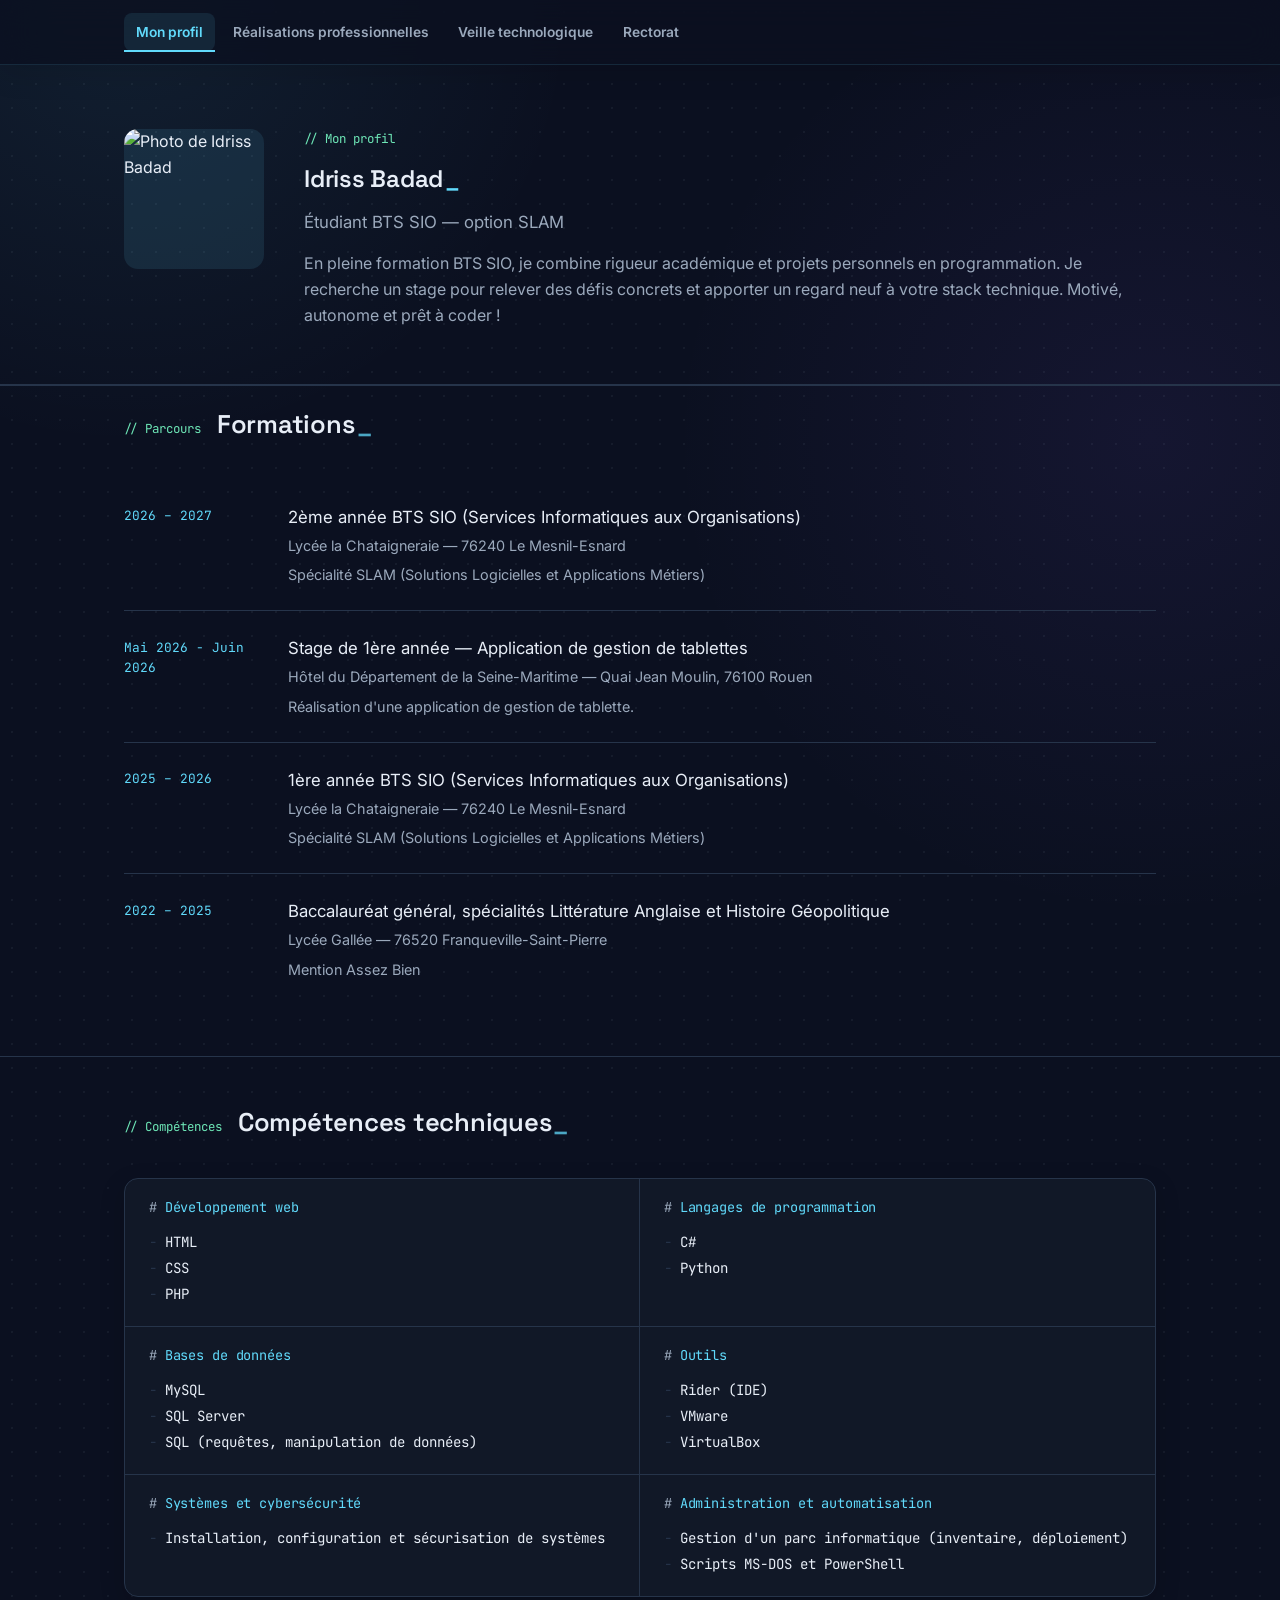
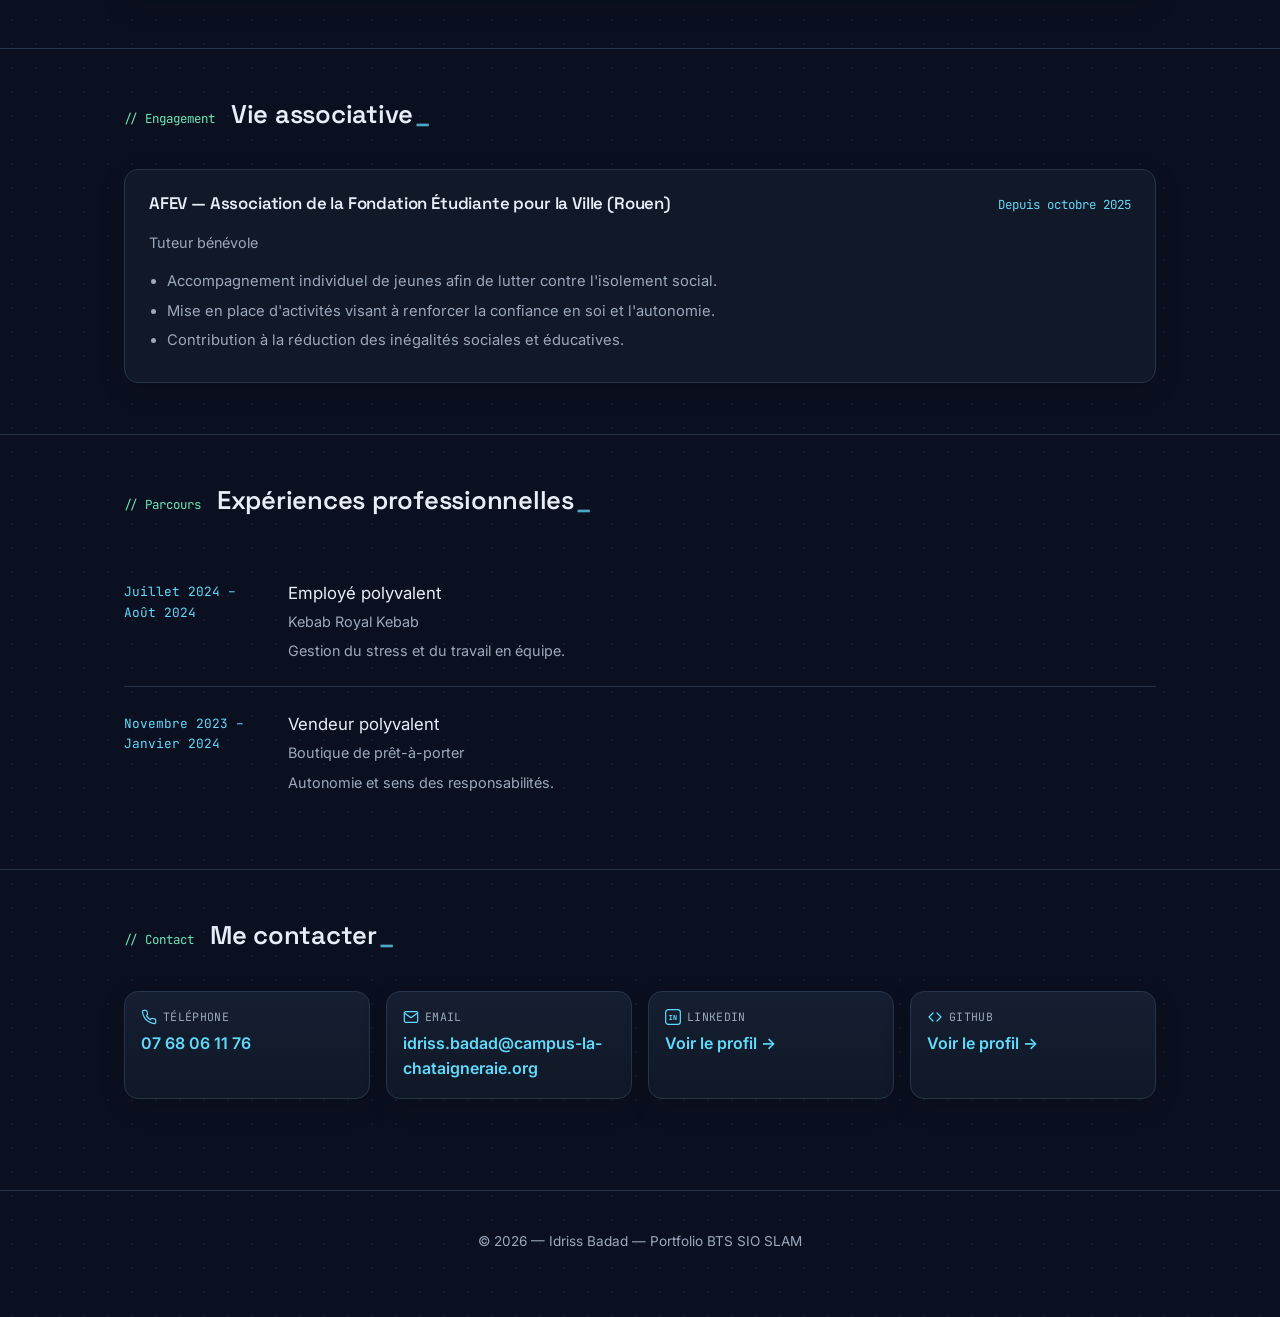
==== index.html @ efd68be3 "Premier commit" ====
<!DOCTYPE html>
<html lang="fr">
<head>
<meta charset="UTF-8">
<meta name="viewport" content="width=device-width, initial-scale=1.0">
<title>Idriss Badad — Portfolio BTS SIO SLAM</title>
<meta name="description" content="Portfolio numérique — profil, formations, expériences et compétences techniques.">

<link rel="preconnect" href="https://fonts.googleapis.com">
<link rel="preconnect" href="https://fonts.gstatic.com" crossorigin>
<link href="https://fonts.googleapis.com/css2?family=Space+Grotesk:wght@500;600;700&family=Inter:wght@400;500;600&family=JetBrains+Mono:wght@400;500;600&display=swap" rel="stylesheet">

<link rel="stylesheet" href="css/style.css">
</head>
<body data-page="profil" id="home">

<a href="#main" class="skip-link">Aller au contenu</a>

<div data-site-nav></div>

<main id="main">

  <!-- PROFIL -->
  <section id="about" class="page-header">
    <div class="wrap">
      <div class="about-grid">
        <div data-photo-container></div>
        <div>
          <span class="section-tag">Mon profil</span>
          <h1 data-full-name>Prénom Nom</h1>
          <p class="lead" data-role>Étudiant BTS SIO — option SLAM</p>
          <p data-about>Présentation à venir.</p>
        </div>
      </div>
    </div>
  </section>

  <!-- FORMATIONS -->
  <section id="formations">
    <div class="wrap">
      <div class="section-head">
        <span class="section-tag">Parcours</span>
        <h2>Formations</h2>
      </div>
      <div class="timeline-list" data-formations></div>
    </div>
  </section>

  <!-- COMPÉTENCES TECHNIQUES -->
  <section id="skills">
    <div class="wrap">
      <div class="section-head">
        <span class="section-tag">Compétences</span>
        <h2>Compétences techniques</h2>
      </div>
      <div class="skills-file">
        <div data-skills></div>
      </div>
    </div>
  </section>

   <!-- VIE ASSOCIATIVE -->
  <section id="vie-associative">
    <div class="wrap">
      <div class="section-head">
        <span class="section-tag">Engagement</span>
        <h2>Vie associative</h2>
      </div>
      <div data-vie-associative></div>
    </div>
  </section>

  <!-- EXPÉRIENCES PROFESSIONNELLES -->
  <section id="experiences">
    <div class="wrap">
      <div class="section-head">
        <span class="section-tag">Parcours</span>
        <h2>Expériences professionnelles</h2>
      </div>
      <div class="timeline-list" data-experiences></div>
    </div>
  </section>

  <!-- CONTACT -->
  <section id="contact">
    <div class="wrap">
      <div class="section-head">
        <span class="section-tag">Contact</span>
        <h2>Me contacter</h2>
      </div>
      <div class="info-grid" data-contact></div>
    </div>
  </section>

</main>

<div data-site-footer></div>

<script src="js/content.js"></script>
<script src="js/nav.js"></script>
<script src="js/script.js"></script>
</body>
</html>
---- css/style.css ----
/* ============================================================
   TOKENS — palette, typographie, espacements
   ============================================================ */
:root {
  /* Couleurs */
  --bg: #0B1020;
  --bg-alt: #111827;
  --bg-elevated: #151F32;
  --ink: #E8EEF7;
  --ink-soft: #9BA9BC;
  --line: #26344A;
  --accent: #61DAFB;
  --accent-soft: rgba(97, 218, 251, 0.10);
  --accent-2: #8B5CF6;
  --amber: #F2C94C;
  --ok: #4ADE80;
  --comment: #6EE7B7;
  --dot: rgba(148, 163, 184, 0.08);
  --glow: rgba(97, 218, 251, 0.16);

  /* Typographie */
  --font-display: "Space Grotesk", "Segoe UI", sans-serif;
  --font-body: "Inter", "Segoe UI", sans-serif;
  --font-mono: "JetBrains Mono", "Consolas", monospace;

  /* Échelle */
  --space-1: 0.5rem;
  --space-2: 1rem;
  --space-3: 1.5rem;
  --space-4: 2.5rem;
  --space-5: 4rem;
  --space-6: 6.5rem;

  --radius: 14px;
  --max-w: 1080px;
  --shadow: 0 18px 50px rgba(0, 0, 0, 0.24);
  --shadow-sm: 0 8px 24px rgba(0, 0, 0, 0.18);
}

* { box-sizing: border-box; }

html { scroll-behavior: smooth; }

@media (prefers-reduced-motion: reduce) {
  html { scroll-behavior: auto; }
  * { animation: none !important; transition: none !important; }
}

body {
  margin: 0;
  background:
    radial-gradient(circle at 10% 0%, rgba(97, 218, 251, 0.08), transparent 28rem),
    radial-gradient(circle at 90% 15%, rgba(139, 92, 246, 0.08), transparent 30rem),
    var(--bg);
  background-image:
    radial-gradient(circle at 10% 0%, rgba(97, 218, 251, 0.08), transparent 28rem),
    radial-gradient(circle at 90% 15%, rgba(139, 92, 246, 0.08), transparent 30rem),
    radial-gradient(var(--dot) 1px, transparent 1px);
  background-size: auto, auto, 24px 24px;
  color: var(--ink);
  font-family: var(--font-body);
  font-size: 16px;
  line-height: 1.6;
  -webkit-font-smoothing: antialiased;
}

.wrap {
  max-width: var(--max-w);
  margin: 0 auto;
  padding: 0 var(--space-3);
}

h1, h2, h3 {
  font-family: var(--font-display);
  font-weight: 600;
  line-height: 1.15;
  margin: 0;
  color: var(--ink);
  letter-spacing: -0.01em;
}

p { margin: 0 0 var(--space-2); color: var(--ink-soft); }

a { color: var(--accent); text-decoration: none; transition: color .2s ease; }
a:hover { color: #A5F3FC; text-decoration: none; }

a:focus-visible,
button:focus-visible,
.skip-link:focus {
  outline: 2px solid var(--accent);
  outline-offset: 3px;
}

.skip-link {
  position: absolute;
  left: -999px;
  top: 0;
  background: linear-gradient(135deg, var(--accent), #38BDF8);
  color: #07101D;
  box-shadow: 0 10px 30px rgba(97, 218, 251, 0.18);
  padding: 0.6rem 1rem;
  z-index: 100;
  border-radius: 0 0 6px 0;
}
.skip-link:focus { left: 0; }

/* ============================================================
   NAV
   ============================================================ */
.nav {
  position: sticky;
  top: 0;
  z-index: 50;
  background: rgba(11, 16, 32, 0.82);
  backdrop-filter: blur(16px);
  -webkit-backdrop-filter: blur(16px);
  border-bottom: 1px solid rgba(97, 218, 251, 0.12);
  box-shadow: 0 8px 30px rgba(0, 0, 0, 0.12);
}

.nav .wrap {
  display: flex;
  align-items: center;
  justify-content: space-between;
  height: 64px;
}

.nav-brand {
  font-family: var(--font-mono);
  font-weight: 600;
  font-size: 0.95rem;
  color: var(--ink);
}
.nav-brand span { color: var(--accent); }

.nav-links {
  display: flex;
  gap: 0.35rem;
  list-style: none;
  margin: 0;
  padding: 0;
}

.nav-links a {
  position: relative;
  display: inline-block;
  padding: 0.5rem 0.75rem;
  color: var(--ink-soft);
  font-size: 0.86rem;
  font-weight: 600;
  border-radius: 8px;
}
.nav-links a:hover { color: var(--accent); text-decoration: none; }

.nav-links a::after {
  content: "";
  position: absolute;
  left: 0;
  right: 0;
  bottom: -1px;
  height: 2px;
  background: var(--accent);
  transform: scaleX(0);
  transform-origin: left;
  transition: transform 0.15s ease;
}
.nav-links a:hover::after { transform: scaleX(1); }

.nav-links a.active {
  color: var(--accent);
  font-weight: 600;
  background: var(--accent-soft);
}
.nav-links a.active::after { transform: scaleX(1); }

.nav-toggle {
  display: none;
  background: none;
  border: 1px solid var(--line);
  border-radius: 6px;
  width: 40px;
  height: 40px;
  cursor: pointer;
}

/* ============================================================
   HERO
   ============================================================ */
.hero {
  position: relative;
  padding: 8rem 0 6rem;
  border-bottom: 1px solid var(--line);
}

.hero-eyebrow {
  font-family: var(--font-mono);
  font-size: 0.8rem;
  color: var(--accent);
  background: rgba(97, 218, 251, 0.08);
  border: 1px solid rgba(97, 218, 251, 0.22);
  display: inline-block;
  padding: 0.3rem 0.7rem;
  border-radius: 100px;
  margin-bottom: var(--space-3);
}

.hero h1 {
  font-size: clamp(2.4rem, 7vw, 5rem);
  max-width: 16ch;
  letter-spacing: -0.055em;
  text-wrap: balance;
}

.hero .role {
  font-size: 1.2rem;
  color: var(--ink-soft);
  max-width: 58ch;
  margin-top: var(--space-2);
}

.hero .tagline {
  max-width: 56ch;
  font-size: 1.05rem;
  margin-top: var(--space-2);
}

.hero-actions {
  display: flex;
  flex-wrap: wrap;
  gap: var(--space-2);
  margin-top: var(--space-3);
}

.btn {
  display: inline-flex;
  align-items: center;
  gap: 0.5rem;
  padding: 0.75rem 1.3rem;
  border-radius: 8px;
  font-weight: 600;
  font-size: 0.92rem;
  border: 1px solid transparent;
  cursor: pointer;
}
.btn:hover { text-decoration: none; }

.btn-primary {
  background: var(--accent);
  color: #fff;
}
 .btn-primary:hover { background: linear-gradient(135deg, #A5F3FC, #61DAFB); transform: translateY(-2px); }

.btn-secondary {
  background: rgba(255,255,255,0.02);
  color: var(--ink);
  border-color: var(--line);
}
.btn-secondary:hover { border-color: var(--accent); color: var(--accent); }

/* ============================================================
   BANNIÈRE DE PAGE (profil / réalisations / veille / rectorat)
   ============================================================ */
.page-header {
  padding: var(--space-5) 0 var(--space-4);
  border-bottom: 1px solid var(--line);
  
}
/* Réduit l'espace quand une section suit directement le bandeau titre */
.page-header + section {
  padding-top: var(--space-3);
}
.page-header .section-tag { display: block; margin-bottom: var(--space-2); }

h1[data-full-name]::after {
  content: "_";
  display: inline-block;
  color: var(--accent);
  animation: blink-cursor 1s step-end infinite;
  margin-left: 0.08em;
}

@keyframes blink-cursor {
  0%, 49% { opacity: 1; }
  50%, 100% { opacity: 0; }
}

.page-header .lead {
  max-width: 60ch;
  font-size: 1.05rem;
  margin-top: var(--space-2);
}

/* ============================================================
   RECTORAT
   ============================================================ */
.info-grid {
  display: flex;
  flex-wrap: wrap;
  justify-content: center;
  gap: var(--space-2);
  margin: var(--space-3) 0 var(--space-4);
}

.info-grid .info-item {
  background: linear-gradient(180deg, rgba(21,31,50,0.96), rgba(17,24,39,0.96));
  box-shadow: var(--shadow-sm);
  flex: 1 1 220px;
  max-width: 260px;
}

.info-item {
  background: var(--bg-alt);
  border: 1px solid var(--line);
  border-radius: var(--radius);
  padding: var(--space-2);
}

.info-item .info-label {
  font-family: var(--font-mono);
  font-size: 0.72rem;
  color: var(--ink-soft);
  text-transform: uppercase;
  letter-spacing: 0.03em;
  display: flex;
  align-items: center;
  gap: 6px;
  margin-bottom: 0.3rem;
}

.info-icon {
  display: inline-flex;
  color: var(--accent);
  flex-shrink: 0;
}

.info-item .info-value { font-weight: 600; }

.doc-list { display: flex; flex-direction: column; gap: var(--space-2); }

.doc-item {
  background: linear-gradient(180deg, rgba(21,31,50,0.96), rgba(17,24,39,0.96));
  box-shadow: var(--shadow-sm);
  display: flex;
  align-items: center;
  justify-content: space-between;
  gap: var(--space-2);
  background: var(--bg-alt);
  border: 1px solid var(--line);
  border-radius: var(--radius);
  padding: var(--space-2) var(--space-3);
}

.doc-item h3 { font-size: 1rem; }
.doc-item p { font-size: 0.88rem; margin: 0.2rem 0 0; }

.doc-item .btn-secondary { flex-shrink: 0; padding: 0.5rem 1rem; font-size: 0.85rem; }
/* ---- Aperçu de document cliquable (image + bouton téléchargement) ---- */
.doc-preview-card {
  text-align: center;
  padding: var(--space-4) 0;
  border-bottom: 1px solid var(--line);
}
.doc-preview-card:last-child { border-bottom: none; }

.doc-preview-group {
  display: grid;
  grid-template-columns: repeat(2, 1fr);
  gap: var(--space-4);
  padding: var(--space-4) 0;
  border-bottom: 1px solid var(--line);
}
.doc-preview-group:last-child { border-bottom: none; }

.doc-preview-group .doc-preview-card {
  padding: 0;
  border-bottom: none;
}

.doc-placeholder-box {
  width: 100%;
  max-width: 320px;
  aspect-ratio: 3 / 4;
  margin: 0 auto var(--space-3);
  border: 2px dashed var(--line);
  border-radius: 8px;
  display: flex;
  align-items: center;
  justify-content: center;
  font-family: var(--font-mono);
  font-size: 0.85rem;
  color: var(--ink-soft);
}

.doc-preview-card h3 {
  font-size: 1.5rem;
  margin-bottom: var(--space-2);
}

.doc-preview-intro {
  max-width: 48ch;
  margin: 0 auto var(--space-4);
}

.doc-preview-thumb {
  position: relative;
  display: inline-block;
  padding: 0;
  margin-bottom: var(--space-3);
  background: none;
  border: none;
  cursor: zoom-in;
}

.doc-preview-thumb::before {
  content: "";
  position: absolute;
  top: 14px;
  right: -14px;
  bottom: -14px;
  left: 14px;
  background: var(--accent-soft);
  border-radius: 8px;
  z-index: 0;
}

.doc-preview-thumb img {
  position: relative;
  z-index: 1;
  display: block;
  width: 100%;
  max-width: 320px;
  border: 1px solid var(--line);
  border-radius: 8px;
  box-shadow: 0 14px 30px rgba(18, 20, 28, 0.14);
  transition: transform 0.2s ease, box-shadow 0.2s ease;
}
.doc-preview-thumb:hover img {
  transform: translateY(-6px);
  box-shadow: 0 22px 55px rgba(0,0,0,.35);
}

.doc-preview-thumb .zoom-hint {
  position: absolute;
  z-index: 2;
  bottom: 8px;
  right: -6px;
  background: var(--ink);
  color: #fff;
  font-family: var(--font-mono);
  font-size: 0.68rem;
  padding: 0.3rem 0.6rem;
  border-radius: 100px;
  opacity: 0;
  transition: opacity 0.15s ease;
}
.doc-preview-thumb:hover .zoom-hint { opacity: 1; }

.doc-preview-card .btn {
  display: block;
  width: fit-content;
  margin: 0 auto;
}

/* ---- Lightbox (agrandissement au clic) ---- */
.lightbox-overlay {
  position: fixed;
  inset: 0;
  background: rgba(10, 11, 15, 0.88);
  display: flex;
  align-items: center;
  justify-content: center;
  padding: var(--space-4);
  z-index: 200;
  opacity: 0;
  pointer-events: none;
  transition: opacity 0.15s ease;
}
.lightbox-overlay.open {
  opacity: 1;
  pointer-events: auto;
}

.lightbox-overlay img {
  max-width: min(90vw, 900px);
  max-height: 88vh;
  border-radius: 8px;
  box-shadow: 0 24px 70px rgba(0, 0, 0, 0.45);
}

.lightbox-close {
  position: fixed;
  top: var(--space-3);
  right: var(--space-3);
  width: 42px;
  height: 42px;
  border-radius: 50%;
  border: none;
  background: #fff;
  color: var(--ink);
  font-size: 1.2rem;
  cursor: pointer;
  display: flex;
  align-items: center;
  justify-content: center;
}
.lightbox-close:hover { background: var(--amber); }
/* ============================================================
   SECTIONS GÉNÉRIQUES
   ============================================================ */
section { padding: 3.2rem 0; }
section + section { border-top: 1px solid var(--line); }

.section-head {
  display: flex;
  align-items: baseline;
  gap: var(--space-2);
  margin-bottom: var(--space-4);
}

.section-tag {
  font-family: var(--font-mono);
  font-size: 0.78rem;
  color: var(--comment);
  white-space: nowrap;
}

.section-tag::before { content: "// "; }

.section-head h2 { font-size: 1.6rem; }

/* ============================================================
   À PROPOS
   ============================================================ */
.about-grid {
  display: grid;
  grid-template-columns: 140px 1fr;
  gap: var(--space-4);
  align-items: start;
}

.about-photo {
  width: 140px;
  height: 140px;
  border-radius: var(--radius);
  background: var(--accent-soft);
  object-fit: cover;
  display: block;
}

.about-photo-placeholder {
  width: 140px;
  height: 140px;
  border-radius: var(--radius);
  background: var(--accent-soft);
  display: flex;
  align-items: center;
  justify-content: center;
  font-family: var(--font-mono);
  color: var(--accent);
  font-size: 0.75rem;
  text-align: center;
  padding: var(--space-1);
}

/* ============================================================
   COMPÉTENCES — présentation "fichier de config"
   ============================================================ */
.skills-file {
  background: linear-gradient(180deg, rgba(21,31,50,0.96), rgba(17,24,39,0.96));
  box-shadow: var(--shadow-sm);
  background: var(--bg-alt);
  border: 1px solid var(--line);
  border-radius: var(--radius);
  overflow: hidden;
}

.skills-file-header {
  display: flex;
  align-items: center;
  gap: 8px;
  font-family: var(--font-mono);
  font-size: 0.8rem;
  color: var(--ink-soft);
  padding: 0.7rem var(--space-3);
  border-bottom: 1px solid var(--line);
  background: rgba(255,255,255,0.025);
}

.skills-file-header::before {
  content: "";
  display: inline-flex;
  gap: 5px;
  width: 32px;
  height: 10px;
  background-image:
    radial-gradient(circle, #E8746B 4px, transparent 4px),
    radial-gradient(circle, #E8C24D 4px, transparent 4px),
    radial-gradient(circle, #5FB77E 4px, transparent 4px);
  background-position: 0 0, 12px 0, 24px 0;
  background-repeat: no-repeat;
}

.skills-file > div:not(.skills-file-header) {
  display: grid;
  grid-template-columns: repeat(2, 1fr);
}

.skills-category {
  padding: 1.15rem 1.5rem;
  border-bottom: 1px solid var(--line);
}

.skills-category:nth-child(odd) {
  border-right: 1px solid var(--line);
}

.skills-category:nth-last-child(-n+2) {
  border-bottom: none;
}

.skills-category-name {
  font-family: var(--font-mono);
  font-size: 0.85rem;
  color: var(--accent);
  margin-bottom: 0.65rem;
  letter-spacing: -0.01em;
}
.skills-category-name::before { content: "# "; color: var(--ink-soft); }

.skill-list { list-style: none; margin: 0; padding: 0; }

.skill-item {
  font-family: var(--font-mono);
  font-size: 0.88rem;
  line-height: 1.35;
  color: var(--ink);
  padding: 0.22rem 0;
}
.skill-item::before { content: "- "; color: var(--line); }

/* ============================================================
   PROJETS
   ============================================================ */
.projects-grid {
  display: flex;
  flex-direction: column;
}

.project-card {
  background: none;
  border: none;
  border-radius: 0;
  box-shadow: none;
  padding: var(--space-3) 0;
  border-bottom: 1px solid var(--line);
  display: flex;
  flex-direction: column;
  gap: var(--space-2);
  scroll-margin-top: 90px;
}
.project-card:last-child { border-bottom: none; }

.project-card img {
  width: 100%;
  max-height: 420px;
  object-fit: cover;
  border-radius: var(--radius);
  margin-bottom: var(--space-1);
  border: 1px solid var(--line);
}

.project-num {
  font-family: var(--font-mono);
  font-size: 0.78rem;
  color: var(--comment);
}
.project-num::before { content: "// "; }

.project-context {
  font-family: var(--font-mono);
  font-size: 0.8rem;
  color: var(--accent);
}

.project-card h3 { font-size: 1.8rem; }

.project-card p { max-width: 68ch; font-size: 1rem; }

.project-stack {
  display: flex;
  flex-wrap: wrap;
  gap: 0.5rem;
  margin-top: var(--space-1);
}

.tag {
  font-family: var(--font-mono);
  font-size: 0.72rem;
  background: rgba(97, 218, 251, 0.08);
  border: 1px solid rgba(97, 218, 251, 0.16);
  color: #A5F3FC;
  padding: 0.28rem 0.62rem;
  border-radius: 7px;
}

.project-links {
  margin-top: var(--space-2);
  display: flex;
  gap: var(--space-2);
  font-size: 0.85rem;
}

.project-gallery {
  display: flex;
  flex-direction: column;
  gap: var(--space-4);
  margin-top: var(--space-3);
}

.project-gallery-item img {
  width: 100%;
  max-height: 480px;
  object-fit: cover;
  border-radius: var(--radius);
  border: 1px solid var(--line);
  display: block;
}

.project-gallery-caption {
  font-size: 0.9rem;
  color: var(--ink-soft);
  margin: var(--space-1) 0 0;
  max-width: 68ch;
}

.project-gallery--compact {
  flex-direction: row;
  flex-wrap: wrap;
  gap: var(--space-3) var(--space-4);
}

.project-gallery--compact .project-gallery-item {
  width: 100%;
  max-width: 220px;
  text-align: center;
}

.project-gallery--compact .project-gallery-item img {
  max-height: none;
  width: 100%;
  border-radius: 8px;
}

.project-gallery--compact .project-gallery-caption {
  max-width: 220px;
  margin-left: auto;
  margin-right: auto;
  font-size: 0.85rem;
}

/* ============================================================
   HUB — sommaire cliquable en haut de page
   ============================================================ */
/* Conteneur global : les 4 catégories, toutes sur la même ligne */
.hub-grid {
  display: grid;
  grid-template-columns: repeat(4, 1fr);
  gap: 0 var(--space-4);
  align-items: start;
}

/* Grille des liens À L'INTÉRIEUR d'une catégorie : empilés en colonne */
.hub-links-grid {
  display: flex;
  flex-direction: column;
}

.hub-link {
  display: flex;
  align-items: baseline;
  gap: 0.6rem;
  padding: 0.55rem 0;
  color: var(--ink);
  border-bottom: 1px solid var(--line);
  font-weight: 500;
}
.hub-link:hover {
  color: var(--accent);
  text-decoration: none;
}

.hub-num {
  font-family: var(--font-mono);
  font-size: 0.8rem;
  color: var(--comment);
  flex-shrink: 0;
}

/* Espace modéré entre le sommaire (Accès rapide) et les réalisations */
#projects-hub { padding-bottom: var(--space-3); }
#projects { padding-top: var(--space-3); }

.hub-group { margin-bottom: var(--space-4); }
.hub-group:last-child { margin-bottom: 0; }

.hub-group-title {
  font-family: var(--font-mono);
  font-size: 0.8rem;
  color: var(--ink-soft);
  text-transform: uppercase;
  letter-spacing: 0.05em;
  margin-bottom: var(--space-2);
}

.project-group-head {
  margin-bottom: var(--space-2);
}

/* Trait de séparation centré dans l'espace entre deux catégories */
.project-group + .project-group {
  margin-top: calc(var(--space-5) / 2);
  padding-top: calc(var(--space-5) / 2);
  border-top: 1px solid var(--line);
}

/* ============================================================
   PARCOURS — Formations & Expériences (timeline)
   ============================================================ */
.timeline-list {
  display: flex;
  flex-direction: column;
}

.timeline-item {
  display: grid;
  grid-template-columns: 140px 1fr;
  gap: var(--space-3);
  padding: var(--space-3) 0;
  border-bottom: 1px solid var(--line);
}
.timeline-item:last-child { border-bottom: none; }

.timeline-period {
  font-family: var(--font-mono);
  font-size: 0.8rem;
  color: var(--accent);
  padding-top: 0.15rem;
}

.timeline-title { font-size: 1.05rem; margin-bottom: 0.2rem; }

.timeline-org {
  font-size: 0.9rem;
  color: var(--ink-soft);
  margin-bottom: 0.4rem;
}

.timeline-detail {
  font-size: 0.9rem;
  margin: 0;
}

/* ============================================================
   VIE ASSOCIATIVE
   ============================================================ */
.assoc-card {
  background: linear-gradient(180deg, rgba(21,31,50,0.96), rgba(17,24,39,0.96));
  box-shadow: var(--shadow-sm);
  background: var(--bg-alt);
  border: 1px solid var(--line);
  border-radius: var(--radius);
  padding: var(--space-3);
}

.assoc-head {
  display: flex;
  flex-wrap: wrap;
  align-items: baseline;
  justify-content: space-between;
  gap: var(--space-1);
  margin-bottom: var(--space-2);
}

.assoc-head h3 { font-size: 1.05rem; }

.assoc-period {
  font-family: var(--font-mono);
  font-size: 0.78rem;
  color: var(--accent);
}

.assoc-role {
  font-size: 0.9rem;
  color: var(--ink-soft);
  margin-bottom: var(--space-2);
}

.assoc-missions {
  margin: 0;
  padding-left: 1.1rem;
}
.assoc-missions li {
  font-size: 0.92rem;
  color: var(--ink-soft);
  margin-bottom: 0.35rem;
}

/* ============================================================
   VEILLE — présentation du sujet (cartes bornages / outils)
   ============================================================ */
.content-card-grid {
  display: grid;
  grid-template-columns: repeat(auto-fit, minmax(240px, 1fr));
  gap: var(--space-3);
}

.content-card {
  background: linear-gradient(180deg, rgba(21,31,50,0.96), rgba(17,24,39,0.96));
  box-shadow: var(--shadow-sm);
  background: var(--bg-alt);
  border: 1px solid var(--line);
  border-radius: var(--radius);
  padding: var(--space-3);
}

.content-card h3 {
  font-size: 1rem;
  margin-bottom: var(--space-1);
  color: var(--accent);
}

.content-card p { font-size: 0.9rem; margin: 0; }

.content-card a.card-link {
  display: inline-block;
  margin-top: var(--space-1);
  font-size: 0.82rem;
  font-family: var(--font-mono);
}

/* ============================================================
   VEILLE
   ============================================================ */
.veille-list {
  display: flex;
  flex-direction: column;
}

.veille-item {
  display: grid;
  grid-template-columns: 90px 1fr;
  gap: var(--space-3);
  padding: var(--space-3) 0;
  border-bottom: 1px solid var(--line);
}
.veille-item:last-child { border-bottom: none; }

.veille-date {
  font-family: var(--font-mono);
  font-size: 0.8rem;
  color: var(--ink-soft);
  padding-top: 0.15rem;
}

.veille-title { font-size: 1.05rem; margin-bottom: 0.3rem; }

.veille-source {
  font-size: 0.85rem;
  color: var(--ink-soft);
  margin-bottom: 0.4rem;
}

.veille-tags {
  display: flex;
  gap: 0.4rem;
  margin-top: var(--space-1);
}

/* ============================================================
   CONTACT
   ============================================================ */
.contact-box {
  background:
    radial-gradient(circle at 80% 20%, rgba(139,92,246,.45), transparent 24rem),
    linear-gradient(135deg, #123047, #10243A);
  color: #fff;
  border: 1px solid rgba(97,218,251,.2);
  border-radius: var(--radius);
  box-shadow: var(--shadow);
  padding: var(--space-4);
  display: flex;
  flex-wrap: wrap;
  align-items: center;
  justify-content: space-between;
  gap: var(--space-3);
}
.contact-box h2 { color: #fff; }
.contact-box p { color: rgba(255,255,255,0.8); }
.contact-box .btn-primary { background: #fff; color: var(--accent); }
.contact-box .btn-primary:hover { background: var(--amber); color: var(--ink); }

/* ============================================================
   FOOTER
   ============================================================ */
footer {
  padding: var(--space-4) 0 var(--space-5);
  text-align: center;
  color: var(--ink-soft);
  font-size: 0.85rem;
  border-top: 1px solid var(--line);
}

/* ============================================================
   DÉTAILS VISUELS — esthétique développeur
   ============================================================ */

::selection {
  background: rgba(97, 218, 251, 0.24);
  color: var(--ink);
}

code, pre, kbd {
  font-family: var(--font-mono);
}

.content-card,
.info-item,
.assoc-card,
.doc-item {
  transition: transform .2s ease, border-color .2s ease, box-shadow .2s ease;
}

.content-card:hover,
.info-item:hover,
.assoc-card:hover {
  transform: translateY(-4px);
  border-color: rgba(97, 218, 251, .28);
  box-shadow: 0 18px 45px rgba(0,0,0,.28);
}

.section-head h2::after {
  content: "_";
  color: var(--accent);
  margin-left: .08em;
  font-family: var(--font-mono);
  opacity: .75;
}

.timeline-item,
.veille-item {
  transition: padding-left .2s ease, border-color .2s ease;
}

.timeline-item:hover,
.veille-item:hover {
  padding-left: .5rem;
  border-color: rgba(97,218,251,.22);
}

.project-context::before,
.veille-source::before {
  color: var(--comment);
}

@media (max-width: 720px) {
  .hero { padding: 5rem 0 4rem; }
  .nav .wrap { height: 60px; }
  .nav.open .nav-links { top: 60px; }
  .projects-grid { grid-template-columns: 1fr; }
  .hub-grid { grid-template-columns: 1fr; gap: var(--space-4); }
  .doc-preview-group { grid-template-columns: 1fr; }
}

/* ============================================================
   RESPONSIVE
   ============================================================ */
@media (max-width: 720px) {
  .nav-links { display: none; }
  .nav-toggle { display: block; }
  .nav.open .nav-links {
    display: flex;
    flex-direction: column;
    position: absolute;
    top: 64px;
    left: 0;
    right: 0;
    background: var(--bg-alt);
    padding: var(--space-2) var(--space-3);
    border-bottom: 1px solid var(--line);
  }
  .about-grid { grid-template-columns: 1fr; }
  .about-photo, .about-photo-placeholder { width: 100px; height: 100px; }
  .veille-item { grid-template-columns: 1fr; gap: 0.3rem; }
  .skills-file > div:not(.skills-file-header) { grid-template-columns: 1fr; }
  .skills-category:nth-child(odd) { border-right: none; }
  .skills-category:nth-last-child(-n+2) { border-bottom: 1px solid var(--line); }
  .skills-category:last-child { border-bottom: none; }
  .timeline-item { grid-template-columns: 1fr; gap: 0.3rem; }
  .contact-box { flex-direction: column; align-items: flex-start; }
}

/* ============================================================
   RÉVÉLATION AU SCROLL
   ============================================================ */
.reveal {
  opacity: 0;
  transform: translateY(24px);
  transition: opacity 0.5s ease, transform 0.5s ease;
}

.reveal-visible {
  opacity: 1;
  transform: translateY(0);
}
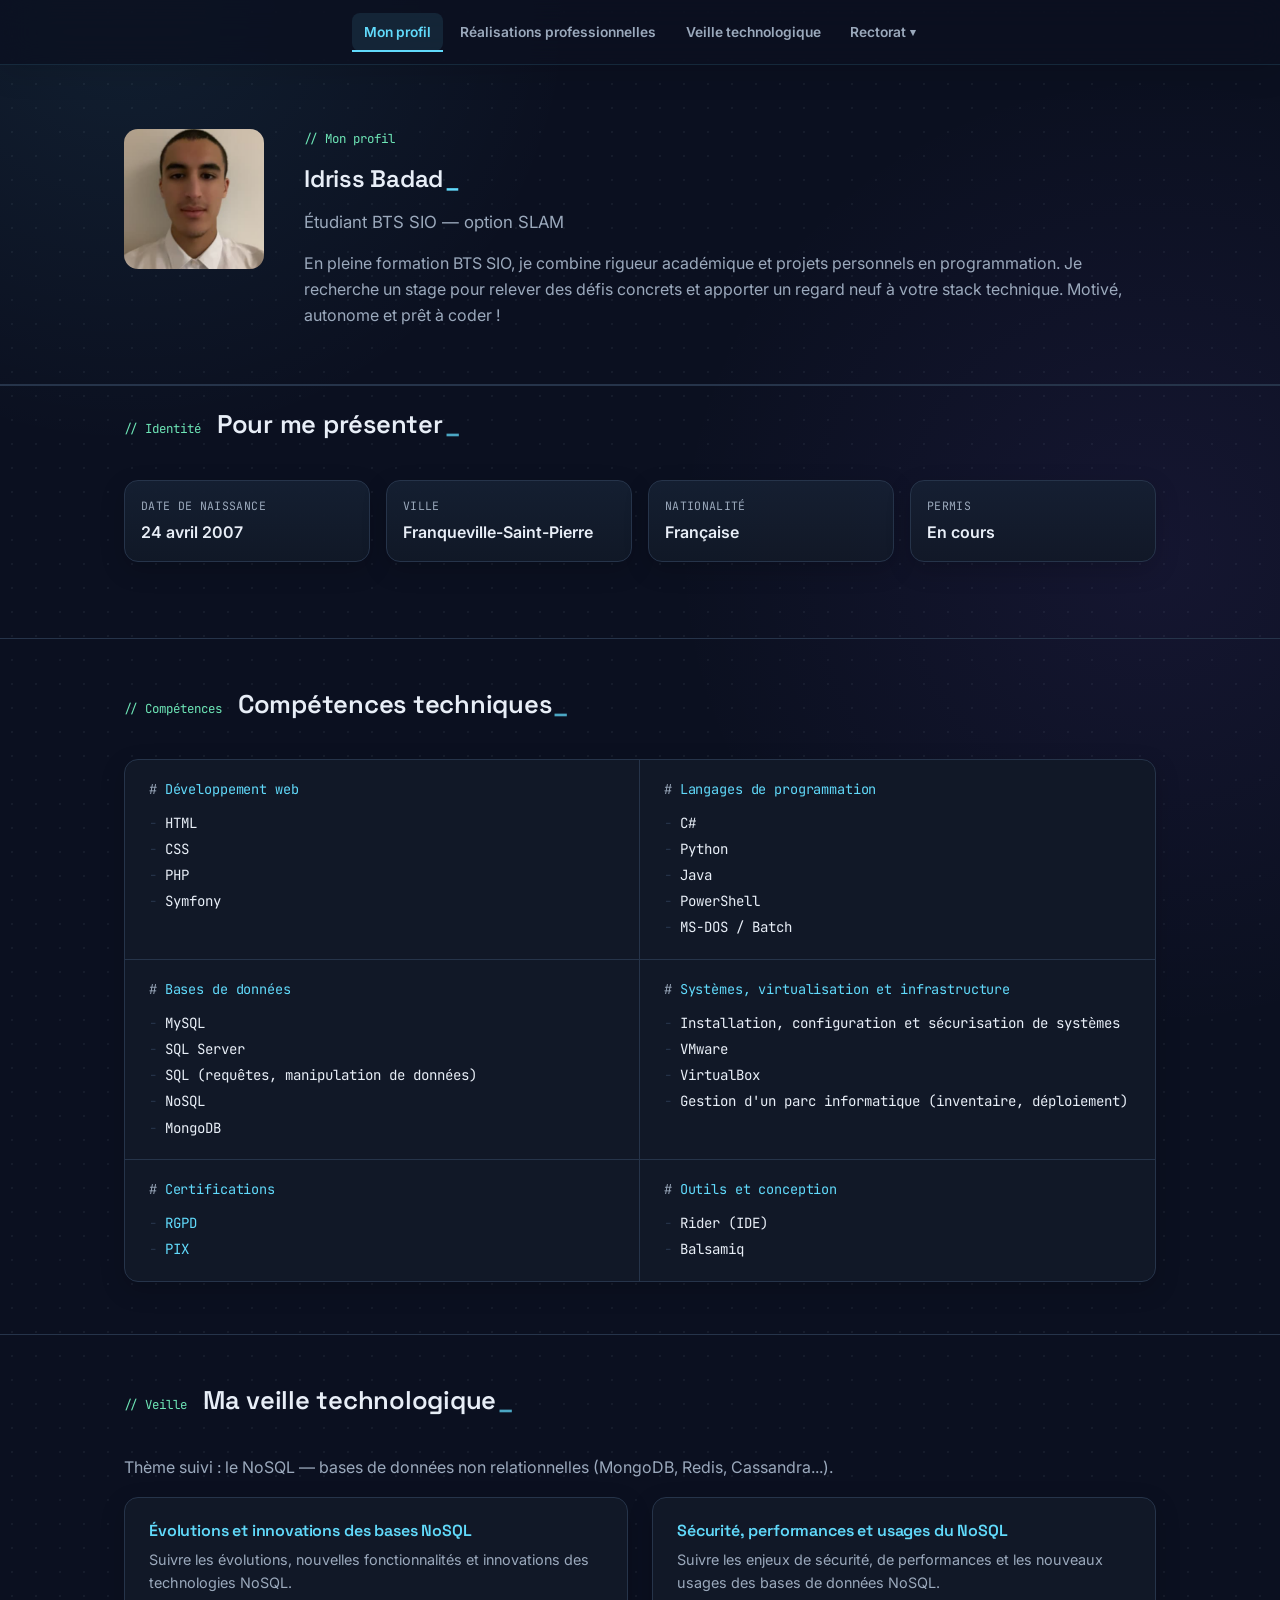
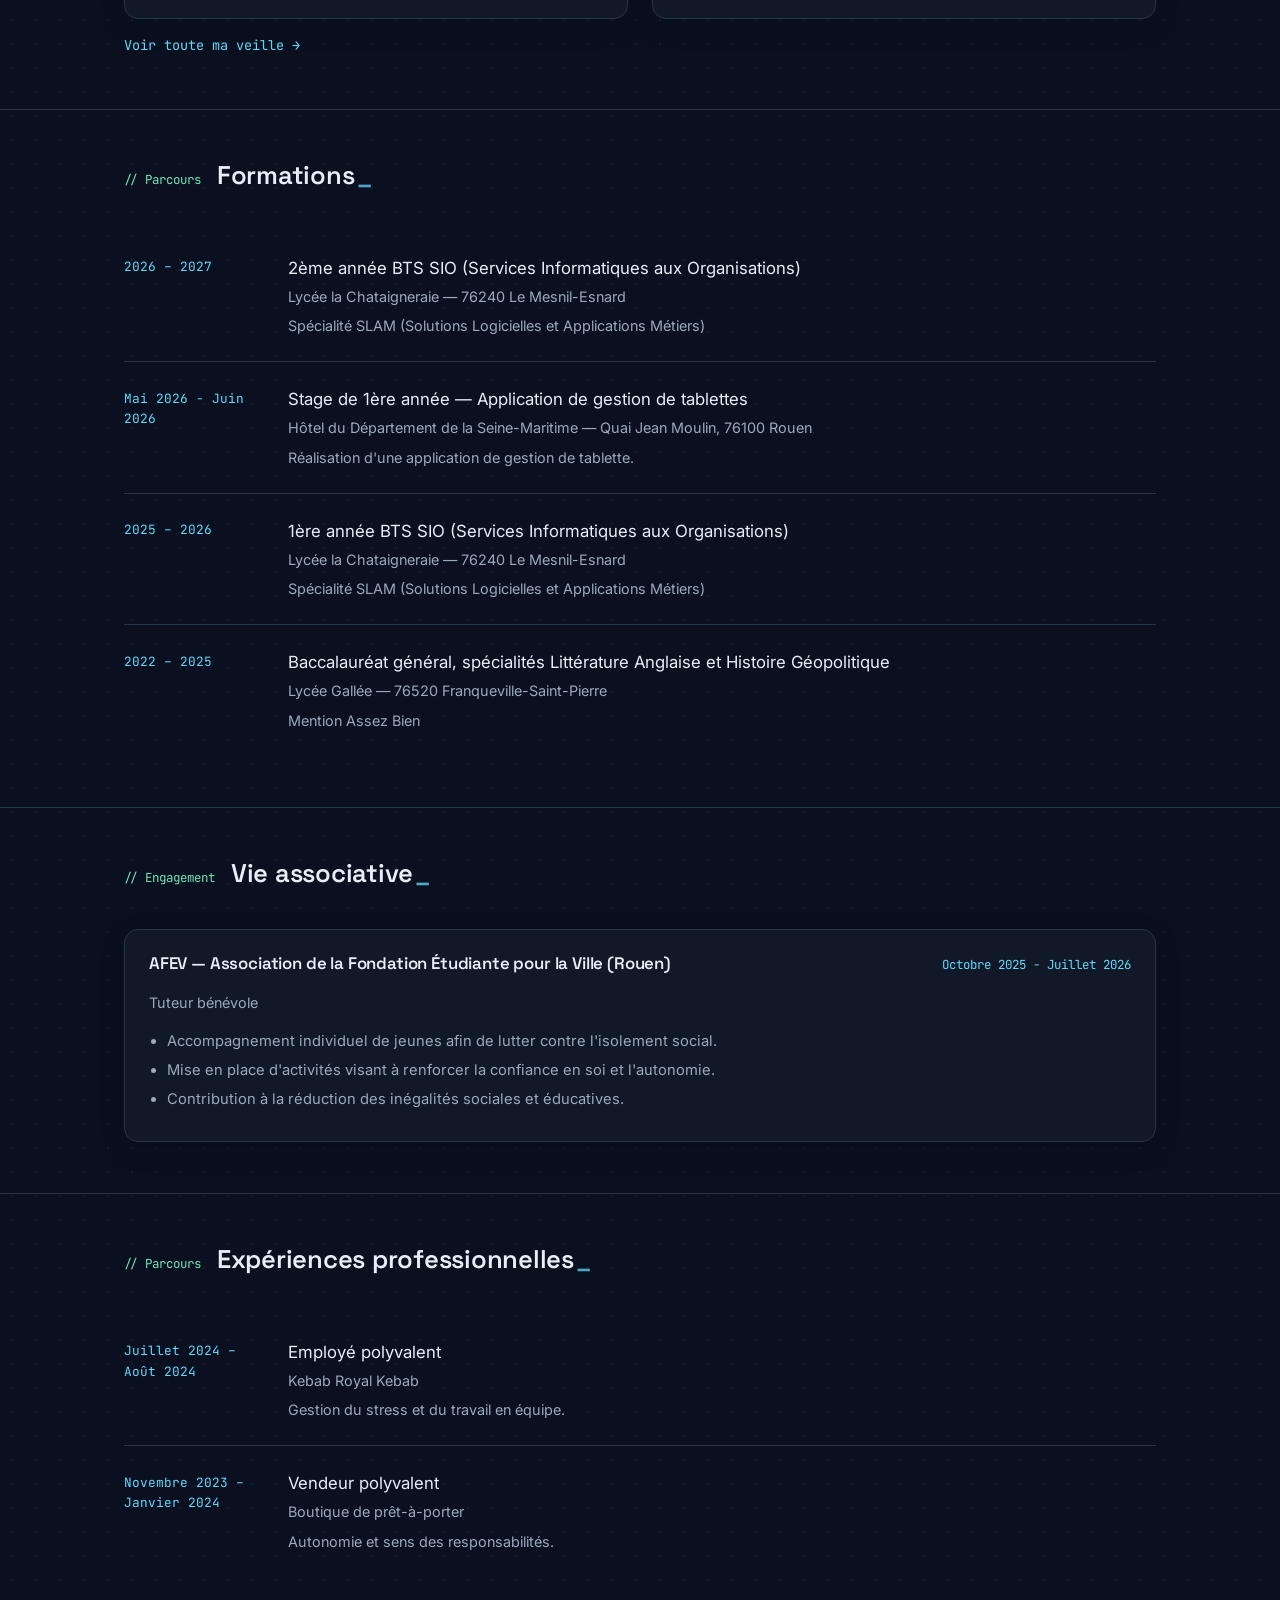
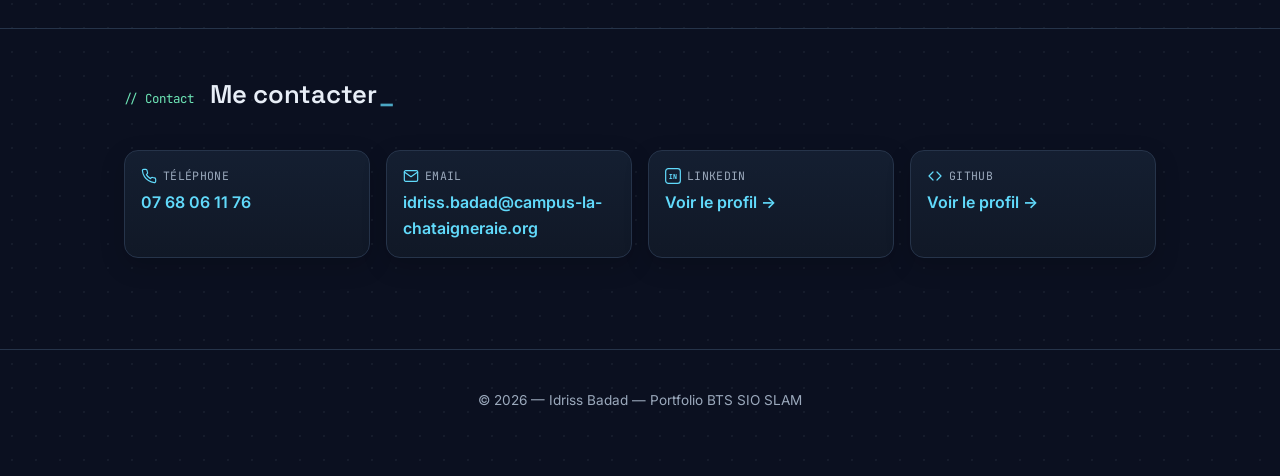
==== commit 1e9bb7ac: "Ajout profil" ====
--- a/index.html
+++ b/index.html
@@ -34,15 +34,14 @@
       </div>
     </div>
   </section>
-
-  <!-- FORMATIONS -->
-  <section id="formations">
+    <!-- INFOS PERSONNELLES -->
+  <section id="infos-perso">
     <div class="wrap">
       <div class="section-head">
-        <span class="section-tag">Parcours</span>
-        <h2>Formations</h2>
+        <span class="section-tag">Identité</span>
+        <h2>Pour me présenter</h2>
       </div>
-      <div class="timeline-list" data-formations></div>
+      <div class="info-grid" data-infos-perso></div>
     </div>
   </section>
 
@@ -59,7 +58,31 @@
     </div>
   </section>
 
-   <!-- VIE ASSOCIATIVE -->
+  <!-- APERÇU DE LA VEILLE TECHNOLOGIQUE -->
+  <section id="veille-apercu">
+    <div class="wrap">
+      <div class="section-head">
+        <span class="section-tag">Veille</span>
+        <h2>Ma veille technologique</h2>
+      </div>
+      <p data-veille-apercu-theme>Thème à venir.</p>
+      <div class="content-card-grid" data-veille-apercu-bornages></div>
+      <a href="veille.html" class="project-detail-link">Voir toute ma veille →</a>
+    </div>
+  </section>
+
+  <!-- FORMATIONS -->
+  <section id="formations">
+    <div class="wrap">
+      <div class="section-head">
+        <span class="section-tag">Parcours</span>
+        <h2>Formations</h2>
+      </div>
+      <div class="timeline-list" data-formations></div>
+    </div>
+  </section>
+
+  <!-- VIE ASSOCIATIVE -->
   <section id="vie-associative">
     <div class="wrap">
       <div class="section-head">
--- a/css/style.css
+++ b/css/style.css
@@ -121,7 +121,7 @@
 .nav .wrap {
   display: flex;
   align-items: center;
-  justify-content: space-between;
+  justify-content: center;
   height: 64px;
 }
 
@@ -172,6 +172,67 @@
   background: var(--accent-soft);
 }
 .nav-links a.active::after { transform: scaleX(1); }
+
+.nav-dropdown { position: relative; list-style: none; display: flex; }
+
+.nav-dropdown-trigger {
+  font-family: inherit;
+  background: none;
+  border: none;
+  cursor: pointer;
+  padding: 0.5rem 0.75rem;
+  color: var(--ink-soft);
+  font-size: 0.86rem;
+  font-weight: 600;
+  border-radius: 8px;
+  display: inline-flex;
+  align-items: center;
+  gap: 4px;
+}
+.nav-dropdown-trigger:hover { color: var(--accent); }
+.nav-dropdown-trigger.active { color: var(--accent); background: var(--accent-soft); }
+
+.nav-dropdown-arrow {
+  font-size: 0.7rem;
+  transition: transform 0.15s ease;
+}
+.nav-dropdown.open .nav-dropdown-arrow { transform: rotate(180deg); }
+
+.nav-dropdown-menu {
+  position: absolute;
+  top: calc(100% + 8px);
+  left: 0;
+  min-width: 140px;
+  background: var(--bg-alt);
+  border: 1px solid var(--line);
+  border-radius: 10px;
+  box-shadow: var(--shadow-sm);
+  padding: 6px;
+  display: flex;
+  flex-direction: column;
+  gap: 2px;
+  opacity: 0;
+  pointer-events: none;
+  transform: translateY(-6px);
+  transition: opacity 0.15s ease, transform 0.15s ease;
+  z-index: 60;
+}
+
+.nav-dropdown.open .nav-dropdown-menu {
+  opacity: 1;
+  pointer-events: auto;
+  transform: translateY(0);
+}
+
+.nav-dropdown-menu a {
+  padding: 0.5rem 0.7rem;
+  border-radius: 6px;
+  color: var(--ink-soft);
+  font-size: 0.85rem;
+  font-weight: 500;
+}
+.nav-dropdown-menu a:hover { background: var(--accent-soft); color: var(--accent); }
+.nav-dropdown-menu a.active { color: var(--accent); font-weight: 600; }
 
 .nav-toggle {
   display: none;
@@ -504,6 +565,10 @@
   justify-content: center;
 }
 .lightbox-close:hover { background: var(--amber); }
+
+#infos-perso .info-grid {
+  margin: var(--space-3) 0;
+}
 /* ============================================================
    SECTIONS GÉNÉRIQUES
    ============================================================ */
@@ -638,6 +703,13 @@
 }
 .skill-item::before { content: "- "; color: var(--line); }
 
+.skill-item--link a {
+  color: var(--accent);
+}
+.skill-item--link a:hover {
+  text-decoration: underline;
+}
+
 /* ============================================================
    PROJETS
    ============================================================ */
@@ -710,6 +782,76 @@
   font-size: 0.85rem;
 }
 
+.project-card--summary h3 { margin: 0.2rem 0 0.15rem; }
+.project-card--summary h3 a { color: var(--ink); }
+.project-card--summary h3 a:hover { color: var(--accent); }
+
+.project-competences {
+  display: flex;
+  flex-direction: column;
+  gap: 0.4rem;
+  margin: 0.5rem 0 1rem;
+}
+
+.project-competences-label {
+  font-family: var(--font-mono);
+  font-size: 0.75rem;
+  color: var(--comment);
+  text-transform: uppercase;
+  letter-spacing: 0.05em;
+  flex-shrink: 0;
+}
+
+.competence-pill {
+  display: block;
+  font-family: var(--font-body);
+  font-size: 0.88rem;
+  font-weight: 400;
+  line-height: 1.45;
+  color: var(--ink-soft);
+  background: rgba(110, 231, 183, 0.04);
+  border-left: 2px solid var(--comment);
+  padding: 0.15rem 0 0.15rem 0.8rem;
+}
+
+.project-detail-link {
+  display: inline-block;
+  margin-top: var(--space-2);
+  font-family: var(--font-mono);
+  font-size: 0.85rem;
+}
+
+#project-detail .back-link {
+  display: inline-block;
+  font-family: var(--font-mono);
+  font-size: 0.85rem;
+  color: var(--comment);
+  margin-bottom: var(--space-3);
+}
+
+#project-detail h1 {
+  font-size: clamp(2rem, 5vw, 2.8rem);
+  margin: var(--space-2) 0 0.15rem;
+}
+
+#project-detail .project-detail-lead {
+  max-width: 65ch;
+  font-size: 1.05rem;
+  margin: var(--space-2) 0 var(--space-3);
+}
+
+#project-detail .project-stack { margin-bottom: var(--space-3); }
+
+#project-detail .project-detail-image {
+  width: 100%;
+  max-height: 480px;
+  object-fit: cover;
+  border-radius: var(--radius);
+  border: 1px solid var(--line);
+  margin: var(--space-2) 0 var(--space-3);
+}
+
+
 .project-gallery {
   display: flex;
   flex-direction: column;
@@ -736,12 +878,13 @@
 .project-gallery--compact {
   flex-direction: row;
   flex-wrap: wrap;
+  justify-content: center;
   gap: var(--space-3) var(--space-4);
 }
 
 .project-gallery--compact .project-gallery-item {
-  width: 100%;
-  max-width: 220px;
+  flex: 0 1 280px;
+  max-width: 280px;
   text-align: center;
 }
 
@@ -804,12 +947,17 @@
 .hub-group:last-child { margin-bottom: 0; }
 
 .hub-group-title {
+  display: block;
   font-family: var(--font-mono);
   font-size: 0.8rem;
   color: var(--ink-soft);
   text-transform: uppercase;
   letter-spacing: 0.05em;
   margin-bottom: var(--space-2);
+}
+.hub-group-title:hover {
+  color: var(--accent);
+  text-decoration: none;
 }
 
 .project-group-head {
@@ -822,6 +970,8 @@
   padding-top: calc(var(--space-5) / 2);
   border-top: 1px solid var(--line);
 }
+
+.project-group { scroll-margin-top: 90px; }
 
 /* ============================================================
    PARCOURS — Formations & Expériences (timeline)
@@ -1088,6 +1238,18 @@
     padding: var(--space-2) var(--space-3);
     border-bottom: 1px solid var(--line);
   }
+    .nav-dropdown-menu {
+    position: static;
+    box-shadow: none;
+    border: none;
+    background: none;
+    opacity: 1;
+    pointer-events: auto;
+    transform: none;
+    display: none;
+    padding-left: 1rem;
+  }
+  .nav-dropdown.open .nav-dropdown-menu { display: flex; }
   .about-grid { grid-template-columns: 1fr; }
   .about-photo, .about-photo-placeholder { width: 100px; height: 100px; }
   .veille-item { grid-template-columns: 1fr; gap: 0.3rem; }
@@ -1111,4 +1273,51 @@
 .reveal-visible {
   opacity: 1;
   transform: translateY(0);
+}
+
+/* ============================================================
+   BOUTON REMONTER EN HAUT
+   ============================================================ */
+.scroll-top-btn {
+  position: fixed;
+  bottom: 24px;
+  right: 24px;
+  width: 46px;
+  height: 46px;
+  border-radius: 50%;
+  border: 1px solid var(--line);
+  background: var(--bg-alt);
+  color: var(--accent);
+  font-size: 1.2rem;
+  font-family: var(--font-mono);
+  cursor: pointer;
+  display: flex;
+  align-items: center;
+  justify-content: center;
+  box-shadow: var(--shadow-sm);
+  opacity: 0;
+  pointer-events: none;
+  transform: translateY(10px);
+  transition: opacity 0.2s ease, transform 0.2s ease, border-color 0.2s ease;
+  z-index: 60;
+}
+
+.scroll-top-btn.visible {
+  opacity: 1;
+  pointer-events: auto;
+  transform: translateY(0);
+}
+
+.scroll-top-btn:hover {
+  border-color: var(--accent);
+  color: #A5F3FC;
+}
+
+@media (max-width: 720px) {
+  .scroll-top-btn {
+    bottom: 16px;
+    right: 16px;
+    width: 42px;
+    height: 42px;
+  }
 }
